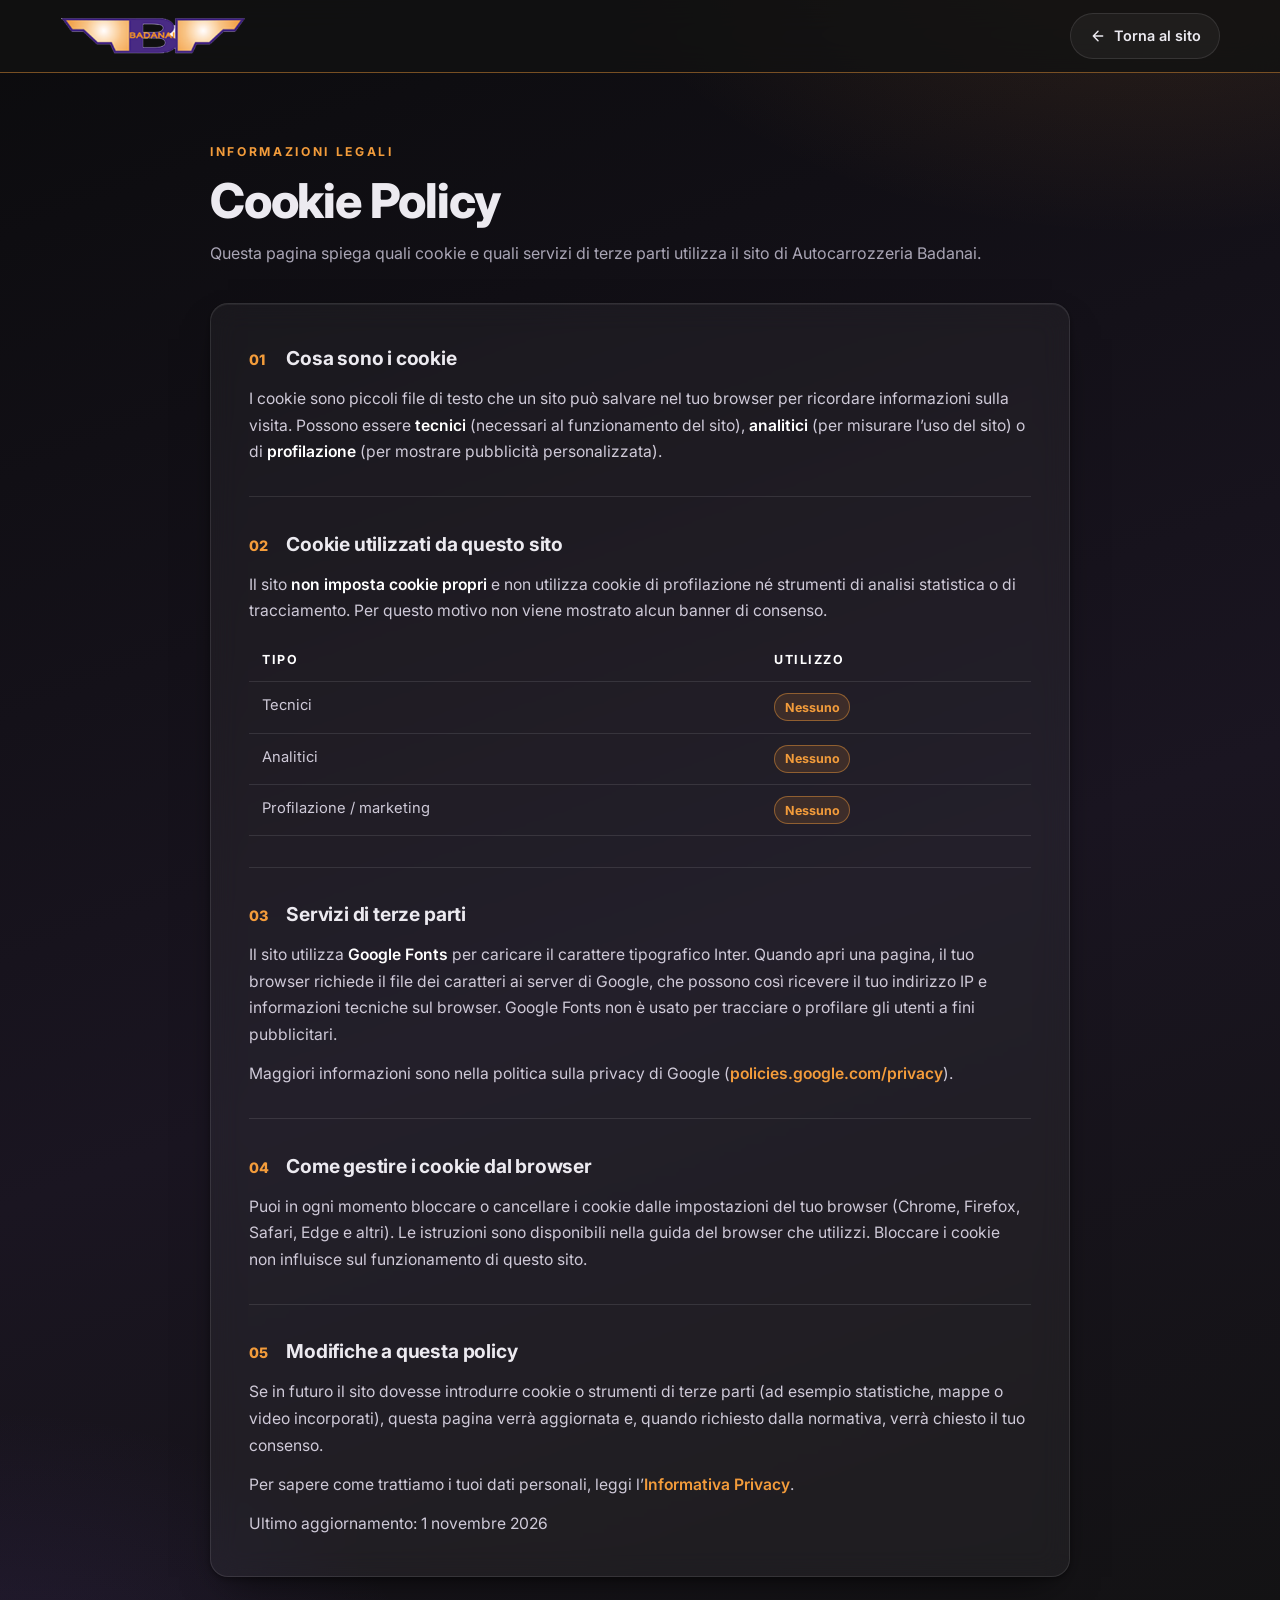
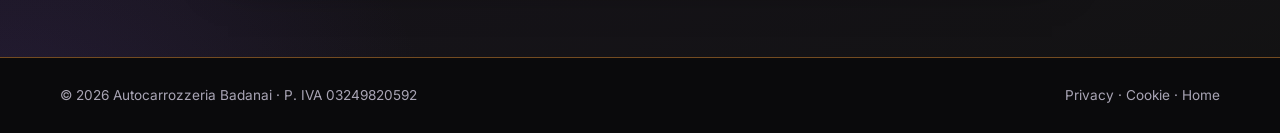
==== cookie.html @ 7c557268 "Aggiunge pagine Privacy e Cookie, orari di apertura e stato aperto/chiuso Co-Authored-By: Claude Son" ====
<!doctype html>
<html lang="it">
<head>
<meta charset="utf-8">
<meta name="viewport" content="width=device-width, initial-scale=1">
<meta name="theme-color" content="#121212">
<title>Cookie Policy – Autocarrozzeria Badanai</title>
<meta name="description" content="Cookie Policy del sito di Autocarrozzeria Badanai: quali cookie e servizi di terze parti vengono utilizzati.">
<link rel="preconnect" href="https://fonts.googleapis.com">
<link rel="preconnect" href="https://fonts.gstatic.com" crossorigin>
<link href="https://fonts.googleapis.com/css2?family=Inter:wght@400;500;600;700;800&display=swap" rel="stylesheet">
<link rel="stylesheet" href="legal.css">
</head>
<body>
<header class="lh">
  <div class="row">
    <a href="index.html" aria-label="Badanai – Home"><img src="logo-badanai.png" alt="Badanai Autocarrozzeria" width="1200" height="280"></a>
    <a class="back" href="index.html"><svg viewBox="0 0 24 24" fill="none" stroke="currentColor" stroke-width="2.2" stroke-linecap="round" stroke-linejoin="round"><path d="M19 12H5M12 19l-7-7 7-7"/></svg>Torna al sito</a>
  </div>
</header>

<main>
  <div class="container">
    <span class="kicker">Informazioni legali</span>
    <h1>Cookie Policy</h1>
    <p class="lead">Questa pagina spiega quali cookie e quali servizi di terze parti utilizza il sito di Autocarrozzeria Badanai.</p>

    <article class="card">
      <section>
        <h2><span class="n">01</span>Cosa sono i cookie</h2>
        <p>I cookie sono piccoli file di testo che un sito può salvare nel tuo browser per ricordare informazioni sulla visita. Possono essere <strong>tecnici</strong> (necessari al funzionamento del sito), <strong>analitici</strong> (per misurare l’uso del sito) o di <strong>profilazione</strong> (per mostrare pubblicità personalizzata).</p>
      </section>

      <section>
        <h2><span class="n">02</span>Cookie utilizzati da questo sito</h2>
        <p>Il sito <strong>non imposta cookie propri</strong> e non utilizza cookie di profilazione né strumenti di analisi statistica o di tracciamento. Per questo motivo non viene mostrato alcun banner di consenso.</p>
        <table class="table">
          <thead><tr><th>Tipo</th><th>Utilizzo</th></tr></thead>
          <tbody>
            <tr><td>Tecnici</td><td><span class="pill">Nessuno</span></td></tr>
            <tr><td>Analitici</td><td><span class="pill">Nessuno</span></td></tr>
            <tr><td>Profilazione / marketing</td><td><span class="pill">Nessuno</span></td></tr>
          </tbody>
        </table>
      </section>

      <section>
        <h2><span class="n">03</span>Servizi di terze parti</h2>
        <p>Il sito utilizza <strong>Google Fonts</strong> per caricare il carattere tipografico Inter. Quando apri una pagina, il tuo browser richiede il file dei caratteri ai server di Google, che possono così ricevere il tuo indirizzo IP e informazioni tecniche sul browser. Google Fonts non è usato per tracciare o profilare gli utenti a fini pubblicitari.</p>
        <p>Maggiori informazioni sono nella politica sulla privacy di Google (<a href="https://policies.google.com/privacy" target="_blank" rel="noopener">policies.google.com/privacy</a>).</p>
      </section>

      <section>
        <h2><span class="n">04</span>Come gestire i cookie dal browser</h2>
        <p>Puoi in ogni momento bloccare o cancellare i cookie dalle impostazioni del tuo browser (Chrome, Firefox, Safari, Edge e altri). Le istruzioni sono disponibili nella guida del browser che utilizzi. Bloccare i cookie non influisce sul funzionamento di questo sito.</p>
      </section>

      <section>
        <h2><span class="n">05</span>Modifiche a questa policy</h2>
        <p>Se in futuro il sito dovesse introdurre cookie o strumenti di terze parti (ad esempio statistiche, mappe o video incorporati), questa pagina verrà aggiornata e, quando richiesto dalla normativa, verrà chiesto il tuo consenso.</p>
        <p>Per sapere come trattiamo i tuoi dati personali, leggi l’<a href="privacy.html">Informativa Privacy</a>.</p>
        <p class="meta">Ultimo aggiornamento: 1 novembre 2026</p>
      </section>
    </article>
  </div>
</main>

<footer class="lf">
  <div class="row">
    <span>© <span id="yr">2026</span> Autocarrozzeria Badanai · P. IVA 03249820592</span>
    <span><a href="privacy.html">Privacy</a> · <a href="cookie.html">Cookie</a> · <a href="index.html">Home</a></span>
  </div>
</footer>
<script>document.getElementById('yr').textContent=new Date().getFullYear();</script>
</body>
</html>
---- legal.css ----
:root{
  --bg:#121212;--bg-2:#1A1521;--accent:#F39C3B;--accent-2:#e68a22;
  --accent-soft:rgba(243,156,59,.13);--glass:rgba(255,255,255,.045);--glass-hi:rgba(255,255,255,.075);
  --line:rgba(255,255,255,.10);--line-accent:rgba(243,156,59,.45);
  --text:#ECEAF0;--muted:#A9A5B5;--radius:18px;
  --shadow:0 1px 0 rgba(255,255,255,.06) inset,0 18px 40px -18px rgba(0,0,0,.7),0 2px 6px rgba(0,0,0,.35);
  --ease:cubic-bezier(.22,.8,.3,1);
}
*{box-sizing:border-box;margin:0;padding:0}
html{scroll-behavior:smooth;scroll-padding-top:96px}
body{font-family:'Inter',system-ui,-apple-system,Segoe UI,Roboto,sans-serif;color:var(--text);line-height:1.7;-webkit-font-smoothing:antialiased;min-height:100vh;display:flex;flex-direction:column;
  background:radial-gradient(900px 520px at 90% -5%,rgba(243,156,59,.14),transparent 62%),radial-gradient(700px 520px at 0% 100%,rgba(110,70,190,.16),transparent 62%),linear-gradient(160deg,#0b0b0d,var(--bg-2) 55%,var(--bg))}
img{display:block;max-width:100%}
a{color:inherit;text-decoration:none}
:focus-visible{outline:2px solid var(--accent);outline-offset:3px;border-radius:6px}
.container{width:min(860px,100% - 40px);margin-inline:auto}

header.lh{position:sticky;top:0;z-index:20;background:rgba(18,18,18,.8);backdrop-filter:blur(16px);-webkit-backdrop-filter:blur(16px);border-bottom:1px solid var(--line-accent)}
header.lh .row{width:min(1160px,100% - 40px);margin-inline:auto;display:flex;align-items:center;justify-content:space-between;height:72px;gap:1rem}
header.lh img{height:44px;width:auto}
.back{display:inline-flex;align-items:center;gap:.5rem;padding:.6rem 1.15rem;border-radius:999px;font-weight:600;font-size:.9rem;border:1px solid var(--line);background:var(--glass);transition:transform .25s var(--ease),border-color .25s,color .25s,background .25s}
.back:hover{transform:translateY(-2px);border-color:var(--line-accent);color:var(--accent);background:var(--accent-soft)}
.back svg{width:16px;height:16px}

main{flex:1;padding:4rem 0 5rem}
.kicker{display:inline-block;color:var(--accent);font-weight:700;letter-spacing:.22em;font-size:.76rem;text-transform:uppercase}
h1{font-size:clamp(2rem,5vw,3rem);font-weight:800;letter-spacing:-.025em;line-height:1.12;margin:.6rem 0 .8rem}
.lead{color:var(--muted);margin-bottom:2.2rem}
.card{background:var(--glass);border:1px solid var(--line);border-radius:var(--radius);backdrop-filter:blur(14px);-webkit-backdrop-filter:blur(14px);box-shadow:var(--shadow);padding:2.4rem}
.card section{padding:0 0 1.9rem;margin-bottom:1.9rem;border-bottom:1px solid var(--line)}
.card section:last-of-type{border-bottom:0;margin-bottom:0;padding-bottom:0}
h2{font-size:1.2rem;font-weight:700;letter-spacing:-.01em;margin-bottom:.7rem;display:flex;gap:.7rem;align-items:baseline}
h2 .n{color:var(--accent);font-size:.9rem;font-weight:800;min-width:1.6rem}
.card p,.card li{color:#cfcad8;font-size:.98rem}
.card p+p{margin-top:.8rem}
.card ul{margin:.6rem 0 .2rem 1.2rem}
.card li{margin:.3rem 0}
.card li::marker{color:var(--accent)}
.card a{color:var(--accent);font-weight:600;transition:opacity .2s}
.card a:hover{text-decoration:underline}
.card strong{color:#fff;font-weight:600}
.meta{margin-top:1.6rem;font-size:.85rem;color:var(--muted)}
.table{width:100%;border-collapse:collapse;margin-top:.8rem;font-size:.92rem}
.table th,.table td{text-align:left;padding:.7rem .8rem;border-bottom:1px solid var(--line);vertical-align:top}
.table th{color:#fff;font-size:.78rem;letter-spacing:.12em;text-transform:uppercase}
.table td{color:#cfcad8}
.pill{display:inline-block;padding:.15rem .6rem;border-radius:999px;background:var(--accent-soft);border:1px solid var(--line-accent);color:var(--accent);font-size:.78rem;font-weight:700}

footer.lf{border-top:1px solid var(--line-accent);background:#0a0a0c;padding:1.6rem 0;color:var(--muted);font-size:.85rem}
footer.lf .row{width:min(1160px,100% - 40px);margin-inline:auto;display:flex;justify-content:space-between;flex-wrap:wrap;gap:.8rem}
footer.lf a{transition:color .2s}
footer.lf a:hover{color:var(--accent)}

@media (max-width:640px){
  main{padding:2.6rem 0 3.5rem}
  .card{padding:1.5rem}
  .table th,.table td{padding:.6rem .4rem}
}
@media (prefers-reduced-motion:reduce){*{transition:none!important;scroll-behavior:auto!important}}
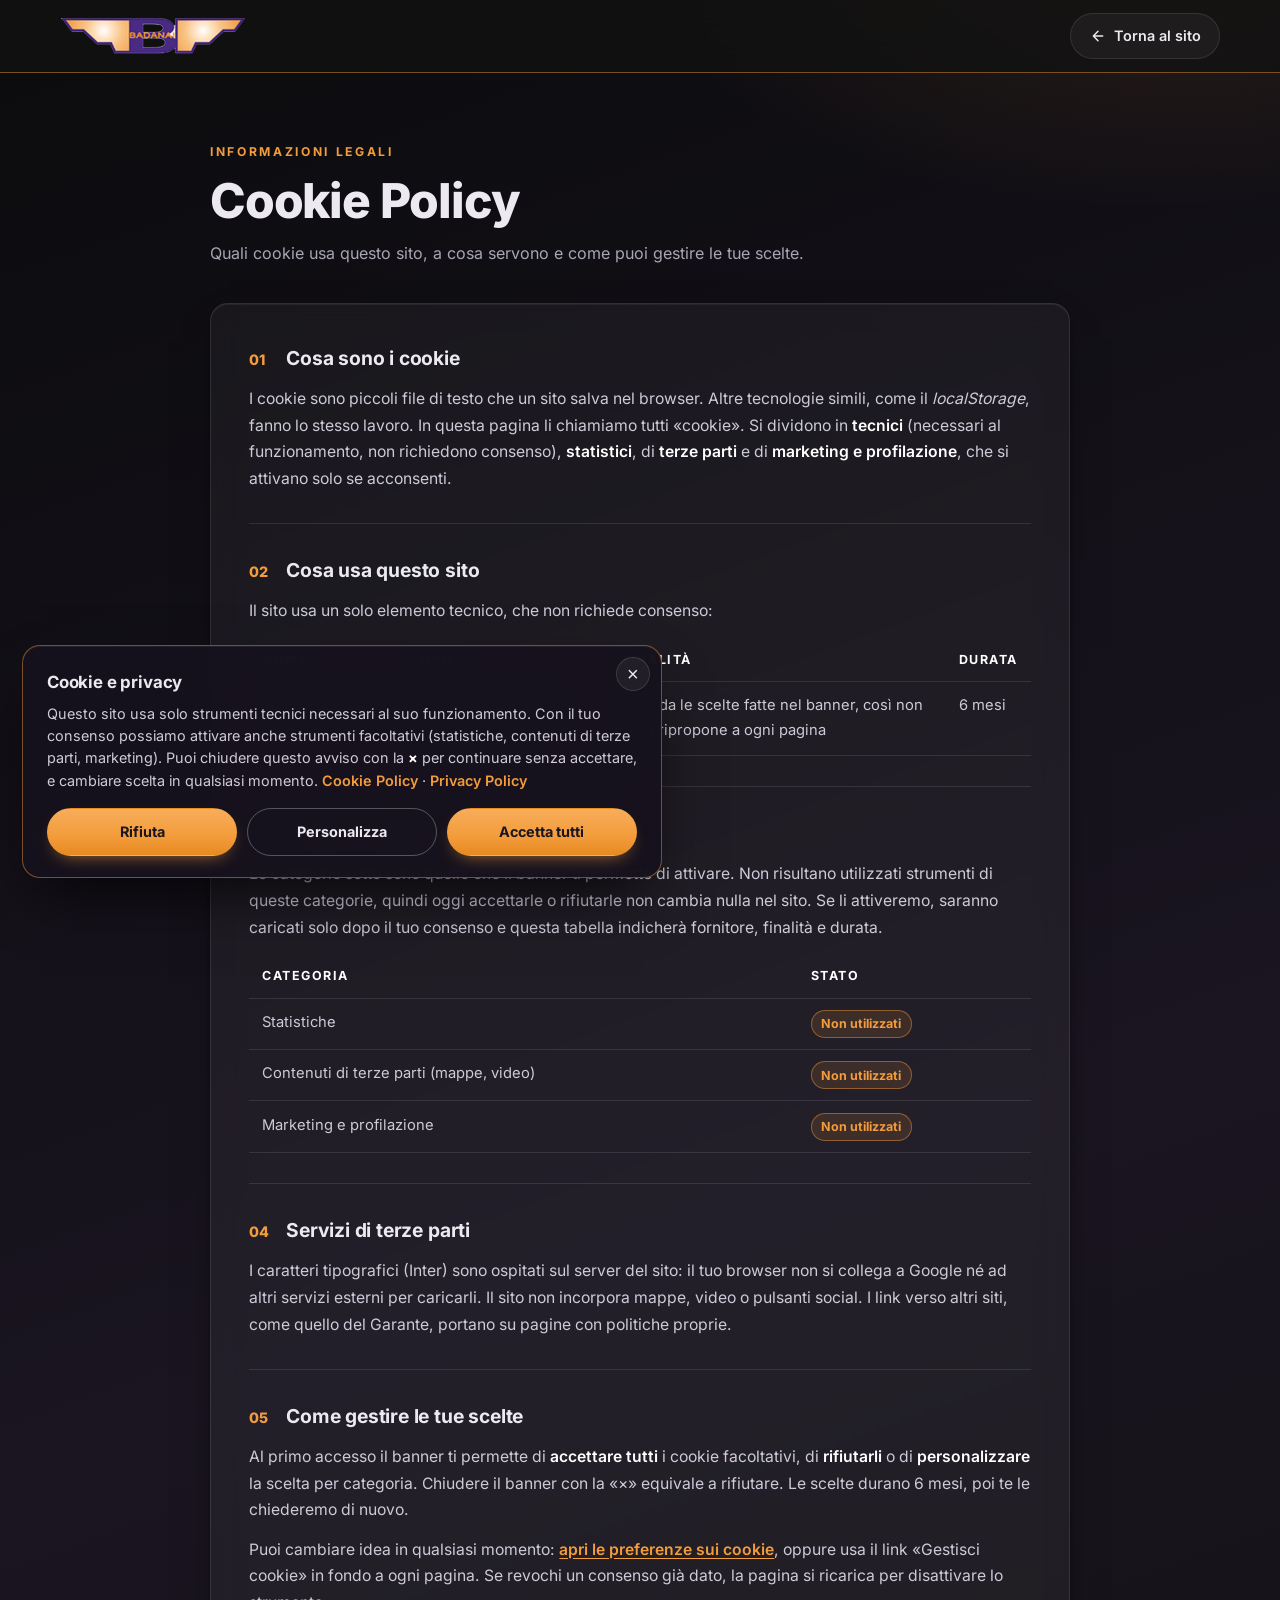
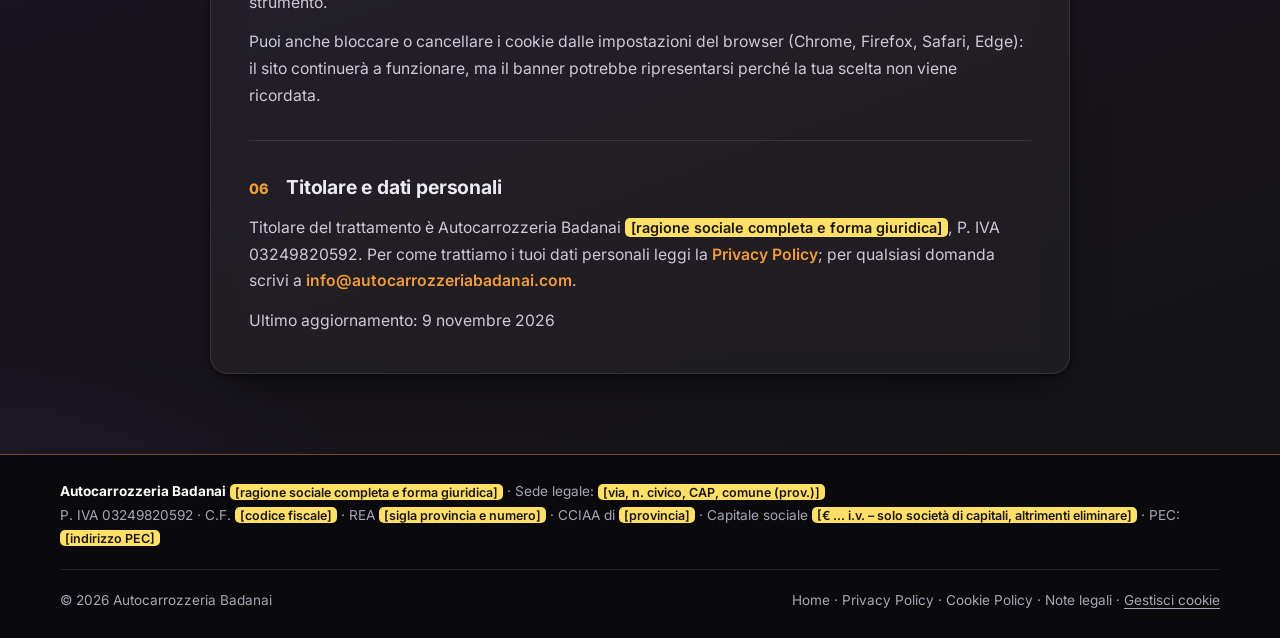
==== commit aa770eb1: "Conformità GDPR: banner cookie con blocco preventivo, footer dati societari, note legali, privacy e " ====
--- a/cookie.html
+++ b/cookie.html
@@ -5,11 +5,10 @@
 <meta name="viewport" content="width=device-width, initial-scale=1">
 <meta name="theme-color" content="#121212">
 <title>Cookie Policy – Autocarrozzeria Badanai</title>
-<meta name="description" content="Cookie Policy del sito di Autocarrozzeria Badanai: quali cookie e servizi di terze parti vengono utilizzati.">
-<link rel="preconnect" href="https://fonts.googleapis.com">
-<link rel="preconnect" href="https://fonts.gstatic.com" crossorigin>
-<link href="https://fonts.googleapis.com/css2?family=Inter:wght@400;500;600;700;800&display=swap" rel="stylesheet">
+<meta name="description" content="Cookie Policy di Autocarrozzeria Badanai: quali cookie usa il sito, a cosa servono e come gestire il consenso.">
+<link rel="canonical" href="https://www.badanaicarrozzeria.it/cookie.html">
 <link rel="stylesheet" href="legal.css">
+<link rel="stylesheet" href="consent.css">
 </head>
 <body>
 <header class="lh">
@@ -23,54 +22,63 @@
   <div class="container">
     <span class="kicker">Informazioni legali</span>
     <h1>Cookie Policy</h1>
-    <p class="lead">Questa pagina spiega quali cookie e quali servizi di terze parti utilizza il sito di Autocarrozzeria Badanai.</p>
+    <p class="lead">Quali cookie usa questo sito, a cosa servono e come puoi gestire le tue scelte.</p>
 
     <article class="card">
       <section>
         <h2><span class="n">01</span>Cosa sono i cookie</h2>
-        <p>I cookie sono piccoli file di testo che un sito può salvare nel tuo browser per ricordare informazioni sulla visita. Possono essere <strong>tecnici</strong> (necessari al funzionamento del sito), <strong>analitici</strong> (per misurare l’uso del sito) o di <strong>profilazione</strong> (per mostrare pubblicità personalizzata).</p>
+        <p>I cookie sono piccoli file di testo che un sito salva nel browser. Altre tecnologie simili, come il <em>localStorage</em>, fanno lo stesso lavoro. In questa pagina li chiamiamo tutti «cookie». Si dividono in <strong>tecnici</strong> (necessari al funzionamento, non richiedono consenso), <strong>statistici</strong>, di <strong>terze parti</strong> e di <strong>marketing e profilazione</strong>, che si attivano solo se acconsenti.</p>
       </section>
-
       <section>
-        <h2><span class="n">02</span>Cookie utilizzati da questo sito</h2>
-        <p>Il sito <strong>non imposta cookie propri</strong> e non utilizza cookie di profilazione né strumenti di analisi statistica o di tracciamento. Per questo motivo non viene mostrato alcun banner di consenso.</p>
-        <table class="table">
-          <thead><tr><th>Tipo</th><th>Utilizzo</th></tr></thead>
+        <h2><span class="n">02</span>Cosa usa questo sito</h2>
+        <p>Il sito usa un solo elemento tecnico, che non richiede consenso:</p>
+        <div style="overflow-x:auto"><table class="table">
+          <thead><tr><th>Nome</th><th>Tipo</th><th>Finalità</th><th>Durata</th></tr></thead>
+          <tbody><tr><td><code>badanai_consent</code></td><td>Tecnico, prima parte (localStorage)</td><td>Ricorda le scelte fatte nel banner, così non te lo ripropone a ogni pagina</td><td>6 mesi</td></tr></tbody>
+        </table></div>
+      </section>
+      <section>
+        <h2><span class="n">03</span>Cookie facoltativi</h2>
+        <p>Le categorie sotto sono quelle che il banner ti permette di attivare. Non risultano utilizzati strumenti di queste categorie, quindi oggi accettarle o rifiutarle non cambia nulla nel sito. Se li attiveremo, saranno caricati solo dopo il tuo consenso e questa tabella indicherà fornitore, finalità e durata.</p>
+        <div style="overflow-x:auto"><table class="table">
+          <thead><tr><th>Categoria</th><th>Stato</th></tr></thead>
           <tbody>
-            <tr><td>Tecnici</td><td><span class="pill">Nessuno</span></td></tr>
-            <tr><td>Analitici</td><td><span class="pill">Nessuno</span></td></tr>
-            <tr><td>Profilazione / marketing</td><td><span class="pill">Nessuno</span></td></tr>
+            <tr><td>Statistiche</td><td><span class="pill">Non utilizzati</span></td></tr>
+            <tr><td>Contenuti di terze parti (mappe, video)</td><td><span class="pill">Non utilizzati</span></td></tr>
+            <tr><td>Marketing e profilazione</td><td><span class="pill">Non utilizzati</span></td></tr>
           </tbody>
-        </table>
+        </table></div>
       </section>
-
       <section>
-        <h2><span class="n">03</span>Servizi di terze parti</h2>
-        <p>Il sito utilizza <strong>Google Fonts</strong> per caricare il carattere tipografico Inter. Quando apri una pagina, il tuo browser richiede il file dei caratteri ai server di Google, che possono così ricevere il tuo indirizzo IP e informazioni tecniche sul browser. Google Fonts non è usato per tracciare o profilare gli utenti a fini pubblicitari.</p>
-        <p>Maggiori informazioni sono nella politica sulla privacy di Google (<a href="https://policies.google.com/privacy" target="_blank" rel="noopener">policies.google.com/privacy</a>).</p>
+        <h2><span class="n">04</span>Servizi di terze parti</h2>
+        <p>I caratteri tipografici (Inter) sono ospitati sul server del sito: il tuo browser non si collega a Google né ad altri servizi esterni per caricarli. Il sito non incorpora mappe, video o pulsanti social. I link verso altri siti, come quello del Garante, portano su pagine con politiche proprie.</p>
       </section>
-
       <section>
-        <h2><span class="n">04</span>Come gestire i cookie dal browser</h2>
-        <p>Puoi in ogni momento bloccare o cancellare i cookie dalle impostazioni del tuo browser (Chrome, Firefox, Safari, Edge e altri). Le istruzioni sono disponibili nella guida del browser che utilizzi. Bloccare i cookie non influisce sul funzionamento di questo sito.</p>
+        <h2><span class="n">05</span>Come gestire le tue scelte</h2>
+        <p>Al primo accesso il banner ti permette di <strong>accettare tutti</strong> i cookie facoltativi, di <strong>rifiutarli</strong> o di <strong>personalizzare</strong> la scelta per categoria. Chiudere il banner con la «×» equivale a rifiutare. Le scelte durano 6 mesi, poi te le chiederemo di nuovo.</p>
+        <p>Puoi cambiare idea in qualsiasi momento: <button type="button" class="linklike inline" data-cookie-settings>apri le preferenze sui cookie</button>, oppure usa il link «Gestisci cookie» in fondo a ogni pagina. Se revochi un consenso già dato, la pagina si ricarica per disattivare lo strumento.</p>
+        <p>Puoi anche bloccare o cancellare i cookie dalle impostazioni del browser (Chrome, Firefox, Safari, Edge): il sito continuerà a funzionare, ma il banner potrebbe ripresentarsi perché la tua scelta non viene ricordata.</p>
       </section>
-
       <section>
-        <h2><span class="n">05</span>Modifiche a questa policy</h2>
-        <p>Se in futuro il sito dovesse introdurre cookie o strumenti di terze parti (ad esempio statistiche, mappe o video incorporati), questa pagina verrà aggiornata e, quando richiesto dalla normativa, verrà chiesto il tuo consenso.</p>
-        <p>Per sapere come trattiamo i tuoi dati personali, leggi l’<a href="privacy.html">Informativa Privacy</a>.</p>
-        <p class="meta">Ultimo aggiornamento: 1 novembre 2026</p>
+        <h2><span class="n">06</span>Titolare e dati personali</h2>
+        <p>Titolare del trattamento è Autocarrozzeria Badanai <mark class="todo">[ragione sociale completa e forma giuridica]</mark>, P. IVA 03249820592. Per come trattiamo i tuoi dati personali leggi la <a href="privacy.html">Privacy Policy</a>; per qualsiasi domanda scrivi a <a href="mailto:info@autocarrozzeriabadanai.com">info@autocarrozzeriabadanai.com</a>.</p>
+        <p class="meta">Ultimo aggiornamento: 9 novembre 2026</p>
       </section>
     </article>
   </div>
 </main>
 
 <footer class="lf">
+  <div class="co">
+    <strong>Autocarrozzeria Badanai</strong> <mark class="todo">[ragione sociale completa e forma giuridica]</mark> · Sede legale: <mark class="todo">[via, n. civico, CAP, comune (prov.)]</mark><br>
+    P. IVA 03249820592 · C.F. <mark class="todo">[codice fiscale]</mark> · REA <mark class="todo">[sigla provincia e numero]</mark> · CCIAA di <mark class="todo">[provincia]</mark> · Capitale sociale <mark class="todo">[€ … i.v. – solo società di capitali, altrimenti eliminare]</mark> · PEC: <mark class="todo">[indirizzo PEC]</mark>
+  </div>
   <div class="row">
-    <span>© <span id="yr">2026</span> Autocarrozzeria Badanai · P. IVA 03249820592</span>
-    <span><a href="privacy.html">Privacy</a> · <a href="cookie.html">Cookie</a> · <a href="index.html">Home</a></span>
+    <span>© <span id="yr">2026</span> Autocarrozzeria Badanai</span>
+    <span><a href="index.html">Home</a> · <a href="privacy.html">Privacy Policy</a> · <a href="cookie.html">Cookie Policy</a> · <a href="note-legali.html">Note legali</a> · <button type="button" class="linklike" data-cookie-settings>Gestisci cookie</button></span>
   </div>
 </footer>
 <script>document.getElementById('yr').textContent=new Date().getFullYear();</script>
+<script src="consent.js" defer></script>
 </body>
 </html>
--- a/legal.css
+++ b/legal.css
@@ -1,3 +1,8 @@
+@font-face{font-family:'Inter';font-style:normal;font-weight:400;font-display:swap;src:url('fonts/inter-latin-400-normal.woff2') format('woff2')}
+@font-face{font-family:'Inter';font-style:normal;font-weight:500;font-display:swap;src:url('fonts/inter-latin-500-normal.woff2') format('woff2')}
+@font-face{font-family:'Inter';font-style:normal;font-weight:600;font-display:swap;src:url('fonts/inter-latin-600-normal.woff2') format('woff2')}
+@font-face{font-family:'Inter';font-style:normal;font-weight:700;font-display:swap;src:url('fonts/inter-latin-700-normal.woff2') format('woff2')}
+@font-face{font-family:'Inter';font-style:normal;font-weight:800;font-display:swap;src:url('fonts/inter-latin-800-normal.woff2') format('woff2')}
 :root{
   --bg:#121212;--bg-2:#1A1521;--accent:#F39C3B;--accent-2:#e68a22;
   --accent-soft:rgba(243,156,59,.13);--glass:rgba(255,255,255,.045);--glass-hi:rgba(255,255,255,.075);
@@ -57,3 +62,12 @@
   .table th,.table td{padding:.6rem .4rem}
 }
 @media (prefers-reduced-motion:reduce){*{transition:none!important;scroll-behavior:auto!important}}
+
+/* Dati societari e link legali nel footer */
+footer.lf .co{width:min(1160px,100% - 40px);margin:0 auto 1.2rem;padding-bottom:1.2rem;border-bottom:1px solid var(--line);line-height:1.7}
+footer.lf .co strong{color:#fff}
+footer.lf button.linklike{background:none;border:0;padding:0;font:inherit;color:inherit;cursor:pointer;text-decoration:underline;text-underline-offset:3px}
+footer.lf button.linklike:hover{color:var(--accent)}
+mark.todo{background:#ffe066;color:#1a1521;padding:.05em .4em;border-radius:5px;font-weight:600;font-size:.92em}
+.card button.linklike.inline{background:none;border:0;padding:0;font:inherit;font-weight:600;color:var(--accent);cursor:pointer;text-decoration:underline;text-underline-offset:3px}
+.card code{background:rgba(255,255,255,.08);padding:.1em .4em;border-radius:6px;font-size:.9em;color:#fff}
--- a/consent.css
+++ b/consent.css
@@ -0,0 +1,56 @@
+/* Banner e preferenze cookie – Autocarrozzeria Badanai */
+.cc-banner[hidden],.cc-overlay[hidden],[data-consent-placeholder][hidden]{display:none!important}
+html.cc-lock{overflow:hidden}
+
+.cc-banner,.cc-modal{
+  --cc-accent:var(--accent,#F39C3B);
+  --cc-line:rgba(255,255,255,.12);
+  font-family:'Inter',system-ui,-apple-system,Segoe UI,Roboto,sans-serif;
+  color:#ECEAF0;line-height:1.55;
+  background:rgba(22,18,29,.97);
+  border:1px solid rgba(243,156,59,.45);
+  box-shadow:0 1px 0 rgba(255,255,255,.06) inset,0 28px 60px -20px rgba(0,0,0,.85);
+}
+.cc-banner{position:fixed;z-index:9000;left:22px;bottom:22px;width:min(640px,100% - 44px);padding:1.4rem 1.5rem 1.3rem;border-radius:18px;
+  backdrop-filter:blur(16px);-webkit-backdrop-filter:blur(16px);animation:cc-in .45s cubic-bezier(.22,.8,.3,1)}
+.cc-title{font-size:1.05rem;font-weight:700;margin:0 2rem .5rem 0}
+.cc-text{font-size:.9rem;color:#cfcad8;margin:0 0 1rem}
+.cc-text strong{color:#fff}
+.cc-links{white-space:nowrap}
+.cc-links a{color:var(--cc-accent);font-weight:600;text-decoration:none}
+.cc-links a:hover{text-decoration:underline}
+.cc-x{position:absolute;top:.7rem;right:.7rem;width:34px;height:34px;border-radius:50%;border:1px solid var(--cc-line);background:rgba(255,255,255,.05);color:#ECEAF0;font-size:1.25rem;line-height:1;cursor:pointer;transition:background .2s,border-color .2s,color .2s}
+.cc-x:hover{border-color:var(--cc-accent);color:var(--cc-accent)}
+
+.cc-actions{display:flex;flex-wrap:wrap;gap:.6rem}
+.cc-btn{flex:1 1 140px;font:inherit;font-weight:700;font-size:.9rem;padding:.75rem 1.1rem;border-radius:999px;cursor:pointer;border:1px solid transparent;transition:transform .2s,filter .2s,background .2s,border-color .2s,color .2s}
+.cc-btn:hover{transform:translateY(-2px)}
+/* "Rifiuta" e "Accetta tutti" hanno lo stesso aspetto: pari evidenza */
+.cc-main{background:linear-gradient(180deg,#f7ad5a,var(--cc-accent) 60%,#e68a22);color:#1a1521;box-shadow:0 8px 18px -10px rgba(243,156,59,.8)}
+.cc-main:hover{filter:brightness(1.07)}
+.cc-ghost{background:transparent;color:#ECEAF0;border-color:rgba(255,255,255,.28)}
+.cc-ghost:hover{border-color:var(--cc-accent);color:var(--cc-accent);background:rgba(243,156,59,.1)}
+.cc-banner :focus-visible,.cc-modal :focus-visible{outline:2px solid var(--cc-accent);outline-offset:3px}
+
+.cc-overlay{position:fixed;inset:0;z-index:9100;display:grid;place-items:center;padding:1rem;background:rgba(5,4,8,.72);backdrop-filter:blur(4px);-webkit-backdrop-filter:blur(4px)}
+.cc-modal{position:relative;width:min(560px,100%);max-height:calc(100vh - 2rem);overflow:auto;padding:1.6rem;border-radius:18px}
+.cc-cats{list-style:none;margin:0 0 1.3rem;padding:0;display:grid;gap:.7rem}
+.cc-cat{padding:.9rem 1rem;border:1px solid var(--cc-line);border-radius:14px;background:rgba(255,255,255,.04)}
+.cc-cat-head{display:flex;justify-content:space-between;align-items:center;gap:1rem}
+.cc-cat-head label{font-weight:600;font-size:.95rem;cursor:pointer}
+.cc-cat p{margin:.35rem 0 0;font-size:.85rem;color:#b9b4c4}
+.cc-sw{appearance:none;-webkit-appearance:none;flex:none;position:relative;width:44px;height:26px;border-radius:999px;background:rgba(255,255,255,.18);border:1px solid var(--cc-line);cursor:pointer;transition:background .25s}
+.cc-sw::after{content:"";position:absolute;top:2px;left:2px;width:20px;height:20px;border-radius:50%;background:#fff;transition:transform .25s cubic-bezier(.22,.8,.3,1)}
+.cc-sw:checked{background:var(--cc-accent)}
+.cc-sw:checked::after{transform:translateX(18px);background:#1a1521}
+.cc-sw:disabled{opacity:.55;cursor:not-allowed}
+
+@keyframes cc-in{from{opacity:0;transform:translateY(14px)}to{opacity:1;transform:none}}
+
+@media (max-width:820px){
+  .cc-banner{left:0;right:0;bottom:0;width:auto;max-height:82vh;overflow:auto;border-radius:18px 18px 0 0;border-width:1px 0 0;
+    padding:1.2rem max(16px,env(safe-area-inset-left,0px)) calc(1.1rem + env(safe-area-inset-bottom,0px)) max(16px,env(safe-area-inset-right,0px))}
+  .cc-x{right:max(.7rem,env(safe-area-inset-right,0px))}
+}
+@media (max-width:420px){.cc-btn{flex-basis:100%}}
+@media (prefers-reduced-motion:reduce){.cc-banner{animation:none}.cc-btn,.cc-sw,.cc-sw::after{transition:none}}
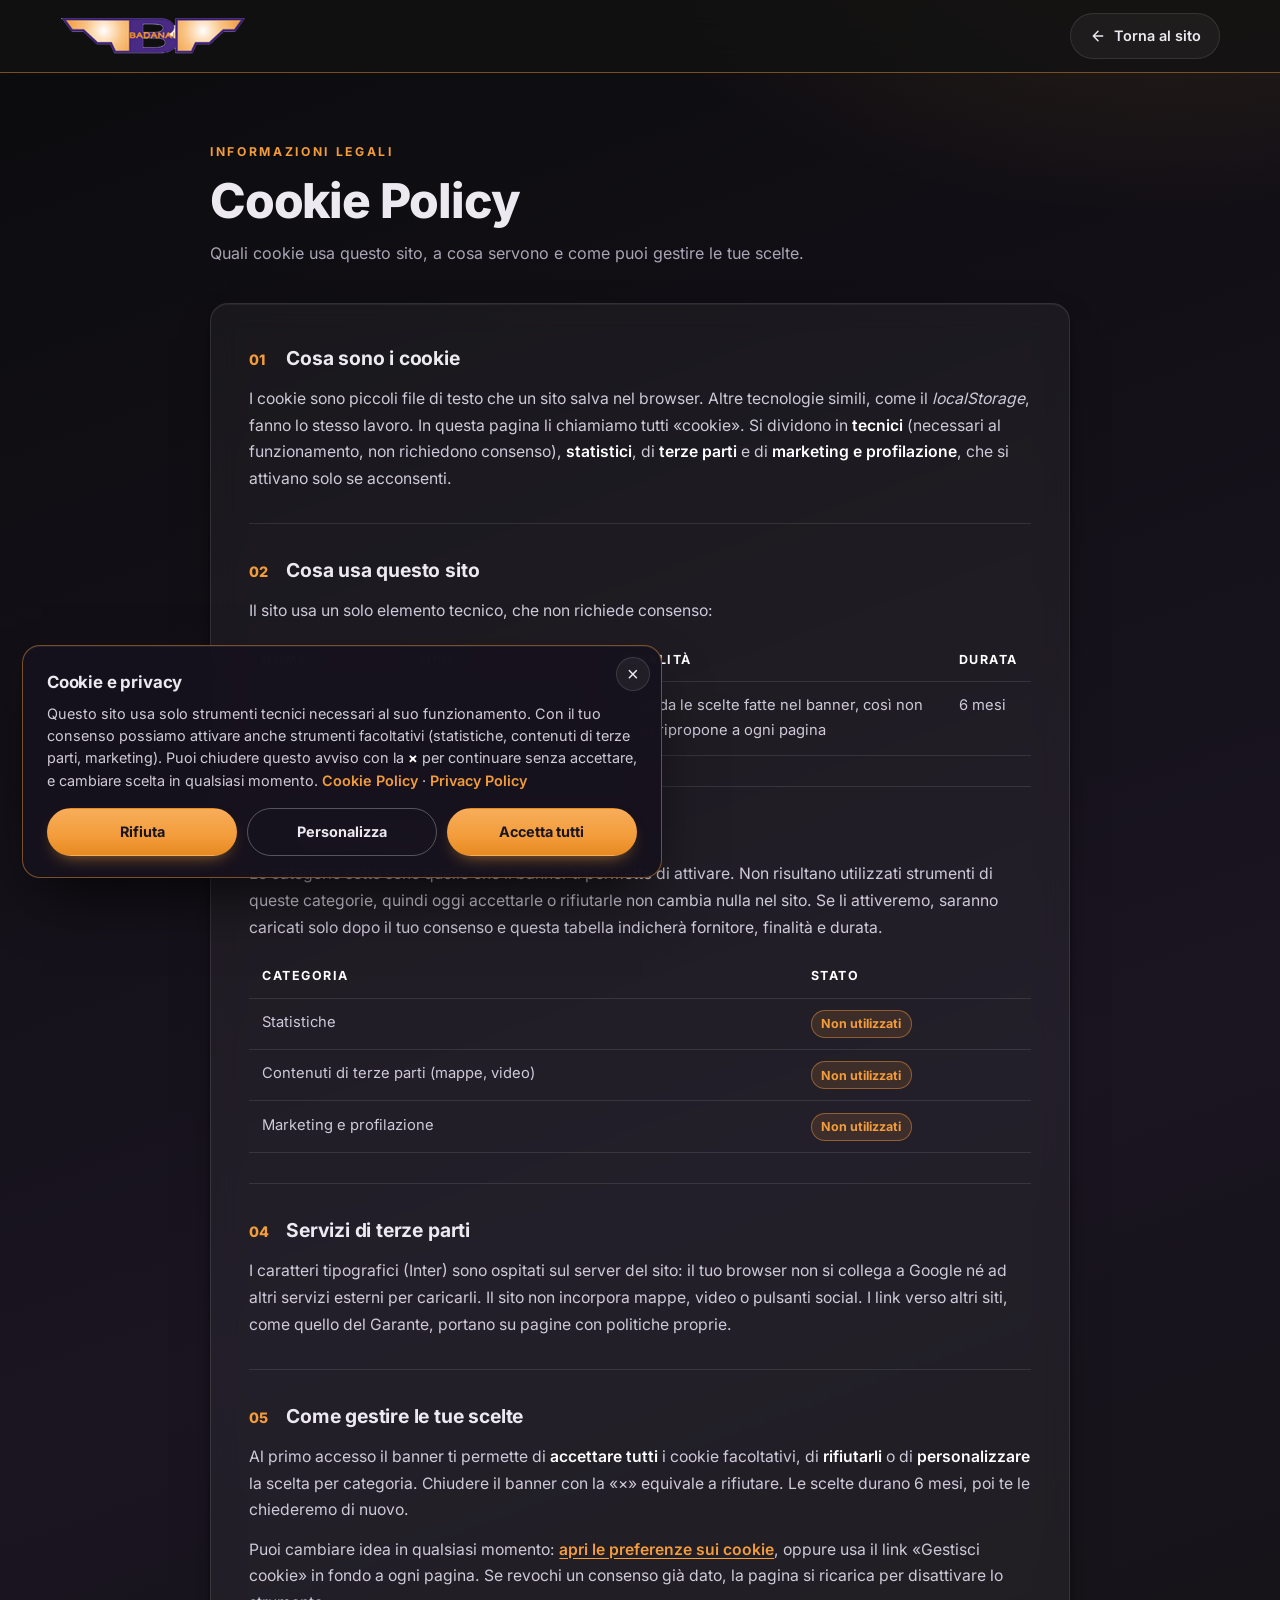
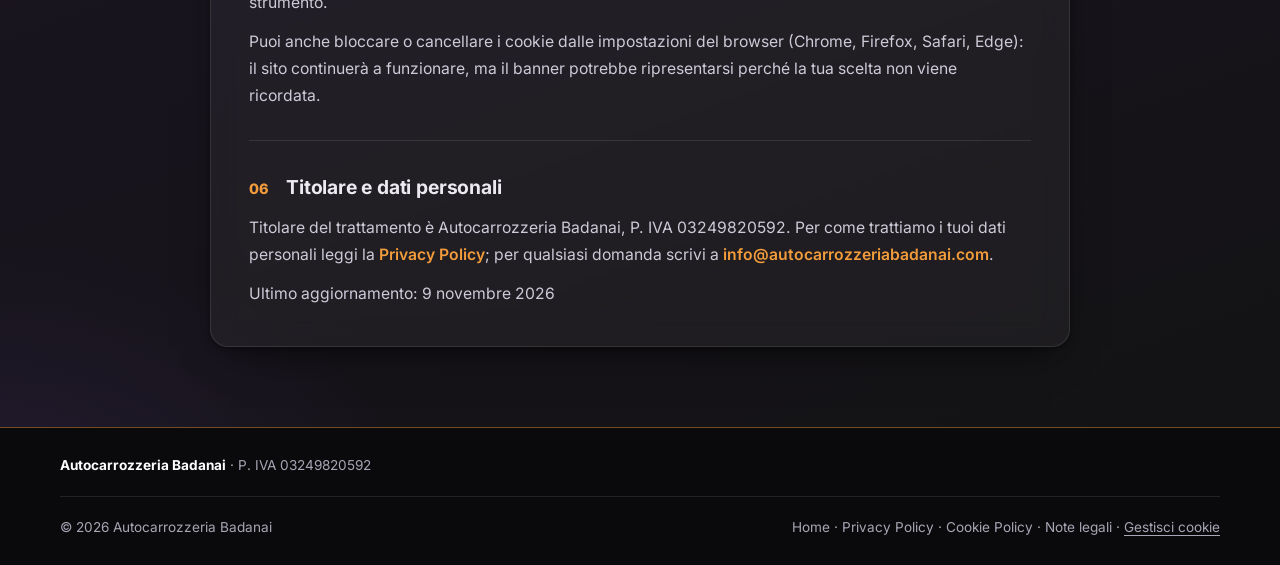
==== commit 0c894c99: "Footer e pagine legali con solo nome e P. IVA, senza segnaposto Co-Authored-By: Claude Sonnet 5.5 <n" ====
--- a/cookie.html
+++ b/cookie.html
@@ -61,7 +61,7 @@
       </section>
       <section>
         <h2><span class="n">06</span>Titolare e dati personali</h2>
-        <p>Titolare del trattamento è Autocarrozzeria Badanai <mark class="todo">[ragione sociale completa e forma giuridica]</mark>, P. IVA 03249820592. Per come trattiamo i tuoi dati personali leggi la <a href="privacy.html">Privacy Policy</a>; per qualsiasi domanda scrivi a <a href="mailto:info@autocarrozzeriabadanai.com">info@autocarrozzeriabadanai.com</a>.</p>
+        <p>Titolare del trattamento è Autocarrozzeria Badanai, P. IVA 03249820592. Per come trattiamo i tuoi dati personali leggi la <a href="privacy.html">Privacy Policy</a>; per qualsiasi domanda scrivi a <a href="mailto:info@autocarrozzeriabadanai.com">info@autocarrozzeriabadanai.com</a>.</p>
         <p class="meta">Ultimo aggiornamento: 9 novembre 2026</p>
       </section>
     </article>
@@ -70,8 +70,7 @@
 
 <footer class="lf">
   <div class="co">
-    <strong>Autocarrozzeria Badanai</strong> <mark class="todo">[ragione sociale completa e forma giuridica]</mark> · Sede legale: <mark class="todo">[via, n. civico, CAP, comune (prov.)]</mark><br>
-    P. IVA 03249820592 · C.F. <mark class="todo">[codice fiscale]</mark> · REA <mark class="todo">[sigla provincia e numero]</mark> · CCIAA di <mark class="todo">[provincia]</mark> · Capitale sociale <mark class="todo">[€ … i.v. – solo società di capitali, altrimenti eliminare]</mark> · PEC: <mark class="todo">[indirizzo PEC]</mark>
+    <strong>Autocarrozzeria Badanai</strong> · P. IVA 03249820592
   </div>
   <div class="row">
     <span>© <span id="yr">2026</span> Autocarrozzeria Badanai</span>
